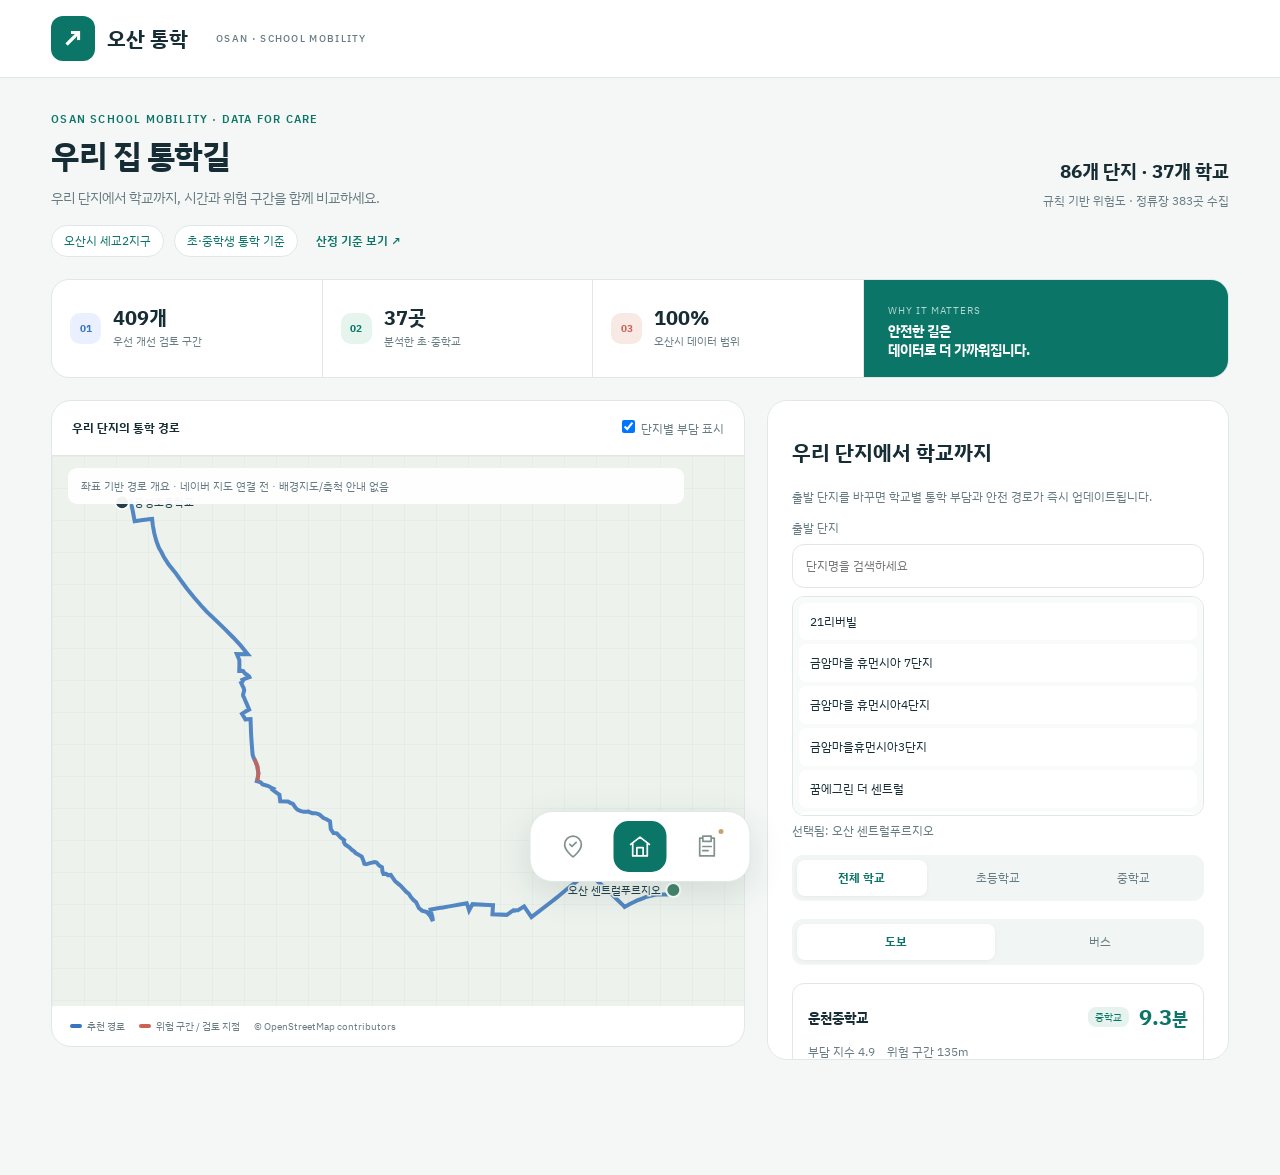
==== web/index.html @ 922ebf7b "Initial commit: Osan school mobility map" ====
<!doctype html>
<html lang="ko">
<head>
<style>.map-status:empty{display:none}</style>
<meta charset="utf-8"><meta name="viewport" content="width=device-width,initial-scale=1">
<title>오산 통학 · 함께 만드는 편안한 등굣길</title>
<link rel="preconnect" href="https://fonts.googleapis.com">
<link rel="preconnect" href="https://fonts.gstatic.com" crossorigin>
<link href="https://fonts.googleapis.com/css2?family=IBM+Plex+Sans+KR:wght@400;500;600;700&display=swap" rel="stylesheet">
<link rel="stylesheet" href="app.css?v=20261016-5">
</head>
<body>
<header class="top"><a class="brand" href="#recommend"><span class="brand-icon">↗</span>오산 통학<span class="brand-sub">OSAN · SCHOOL MOBILITY</span></a></header>
<main>
  <section class="intro"><div><p class="eyebrow">OSAN SCHOOL MOBILITY · DATA FOR CARE</p><h1 id="pageTitle">개선 위치 추천</h1><p id="pageDesc">통학 부담이 큰 곳부터, 개선이 필요한 위치를 살펴보세요.</p><div class="intro-actions"><span class="scope-chip">오산시 세교2지구</span><span class="scope-chip">초·중학생 통학 기준</span><button class="text-button" id="methodButton" type="button">산정 기준 보기 ↗</button></div></div><div class="coverage"><strong id="coverage">—</strong><span id="dataStatus">데이터 확인 중</span></div></section>
  <section class="impact-strip" aria-label="프로젝트 핵심 지표">
    <div class="impact-item"><span class="impact-icon">01</span><div><strong id="riskCount">—</strong><small>우선 개선 검토 구간</small></div></div>
    <div class="impact-item"><span class="impact-icon mint">02</span><div><strong id="schoolCount">—</strong><small>분석한 초·중학교</small></div></div>
    <div class="impact-item"><span class="impact-icon coral">03</span><div><strong>100%</strong><small>오산시 데이터 범위</small></div></div>
    <div class="impact-message"><span>WHY IT MATTERS</span><strong>안전한 길은<br>데이터로 더 가까워집니다.</strong></div>
  </section>
  <div class="workspace">
    <section class="map-card" aria-label="통학 지도"><div class="map-toolbar"><span id="mapTitle">통학 부담과 개선 검토 지점</span><label><input type="checkbox" id="burden" checked> 단지별 부담 표시</label></div><div class="map-stage"><div id="naverMap"></div><svg id="overview" viewBox="0 0 800 650" role="img" aria-label="실제 좌표 기반 통학 경로 개요"></svg><div id="mapStatus" class="map-status" role="status"></div></div><div class="legend"><span><i class="blue"></i>추천 경로</span><span><i class="red"></i>위험 구간 / 검토 지점</span><span>© OpenStreetMap contributors</span></div></section>
    <section class="panel" id="panel" aria-label="분석 결과" aria-live="polite"><p>통학 데이터를 불러오는 중입니다.</p></section>
  </div>
</main>
<nav class="bottom-nav" aria-label="주요 메뉴">
  <button data-page="recommend" aria-label="개선 위치 추천" title="개선 위치 추천" aria-current="page"><svg viewBox="0 0 24 24" aria-hidden="true"><path d="M20 10c0 6-8 12-8 12S4 16 4 10a8 8 0 1 1 16 0Z"/><path d="m9 10 2 2 4-4"/></svg><span class="tooltip">개선 위치 추천</span></button>
  <button data-page="commute" aria-label="우리 집 통학길" title="우리 집 통학길"><svg viewBox="0 0 24 24" aria-hidden="true"><path d="m3 10 9-7 9 7M5 9v12h14V9M9 21v-8h6v8"/></svg><span class="tooltip">우리 집 통학길</span></button>
  <button id="surveyButton" aria-label="현장 의견조사 · 설문 준비 중" title="현장 의견조사 · 설문 준비 중"><svg viewBox="0 0 24 24" aria-hidden="true"><path d="M8 4H5v17h14V4h-3M8 2h8v5H8zM8 12h8M8 16h5"/></svg><span class="tooltip">현장 의견조사</span><span class="pending-dot"></span></button>
</nav>
<dialog id="surveyDialog"><div class="dialog-inner"><span class="pill">설문 보류</span><h2>주민 동의를 기다리고 있어요</h2><p>현장 의견조사는 준비 중입니다.<br>동의 절차가 끝나면 이 버튼에서 구글폼으로 연결됩니다.</p><form method="dialog"><button class="primary">확인</button></form></div></dialog>
<dialog id="methodDialog"><div class="dialog-inner"><span class="pill">분석 방법</span><h2>통학 부담 지수는 이렇게 계산해요</h2><p>도보 경로의 시간과 위험 구간을 함께 보고, 위험한 최단 경로 대신 제한된 우회 경로를 추천합니다.</p><div class="method-grid"><span><b>01</b> 보행망 구축</span><span><b>02</b> 위험도 산정</span><span><b>03</b> 안전 경로 비교</span><span><b>04</b> 개선 우선순위</span></div><form method="dialog"><button class="primary">확인</button></form></div></dialog>
<script src="config.js?v=20261016"></script><script src="app.js?v=20261016-8"></script>
</body></html>
---- web/app.css ----
:root{--ink:#172d35;--muted:#677b82;--teal:#0b7668;--teal-dark:#075449;--line:#dfe8e6;--bg:#f4f7f5;--red:#cc6255;--blue:#3975bd;--cream:#f8f5ed}*{box-sizing:border-box}body{margin:0;background:var(--bg);color:var(--ink);font:14px/1.65 "IBM Plex Sans KR","Malgun Gothic",sans-serif}button,select,input{font:inherit}button,a,input,select{-webkit-tap-highlight-color:transparent}button{cursor:pointer}button:focus-visible,a:focus-visible,select:focus-visible,input:focus-visible{outline:3px solid #26a995;outline-offset:4px}button:disabled{cursor:default}button[aria-disabled=true]{opacity:.55}.top{height:78px;border-bottom:1px solid var(--line);background:#fff;display:flex;align-items:center;justify-content:space-between;padding:0 4vw}.brand{display:flex;align-items:center;gap:12px;text-decoration:none;color:var(--ink);font-size:21px;font-weight:700}.brand-icon{background:var(--teal);color:white;border-radius:12px;padding:0 10px;font-size:27px}.brand-sub{font-size:10px;letter-spacing:1.3px;color:var(--muted);font-weight:500;margin-left:16px}.pill,.scope-chip{font-size:12px;color:var(--teal);background:#e6f2ed;padding:5px 12px;border-radius:20px}.scope-chip{background:#fff;border:1px solid var(--line);margin-right:5px}.text-button{border:0;background:none;color:var(--teal);font-size:12px;font-weight:600;padding:5px 0}.intro-actions{display:flex;align-items:center;gap:5px;margin-top:16px}.intro-actions .text-button{margin-left:8px}main{max-width:1600px;margin:auto;padding:24px 4vw 115px}.intro{display:flex;align-items:center;justify-content:space-between;gap:20px;margin:8px 0 22px}.eyebrow{font-size:11px;letter-spacing:1.2px;color:var(--teal);margin:0 0 5px;font-weight:600}h1{font-size:32px;letter-spacing:-1.5px;line-height:1.4;margin:0 0 8px}p{margin:0 0 12px}#pageDesc{color:var(--muted);margin:0}.coverage{text-align:right;display:grid;gap:4px}.coverage strong{font-size:19px}.coverage span{font-size:12px;color:var(--muted)}.impact-strip{display:grid;grid-template-columns:repeat(3,1fr) 1.35fr;gap:1px;background:var(--line);border:1px solid var(--line);border-radius:18px;overflow:hidden;margin-bottom:22px}.impact-item,.impact-message{background:#fff;padding:17px 18px;display:flex;align-items:center;gap:12px}.impact-icon{display:grid;place-items:center;width:31px;height:31px;border-radius:10px;background:#eaf0ff;color:var(--blue);font-size:10px;font-weight:700}.impact-icon.mint{background:#e5f4ed;color:var(--teal)}.impact-icon.coral{background:#f8e9e4;color:var(--red)}.impact-item strong{display:block;font-size:20px;line-height:1.1}.impact-item small{display:block;color:var(--muted);font-size:11px;margin-top:3px}.impact-message{background:var(--teal);color:white;display:block;padding-left:24px}.impact-message span{font-size:10px;letter-spacing:1px;opacity:.7}.impact-message strong{display:block;line-height:1.35;margin-top:2px}.workspace{display:grid;grid-template-columns:minmax(0,1.5fr) minmax(320px,1fr);gap:22px;align-items:start}.map-card,.panel{background:white;border:1px solid var(--line);border-radius:20px;overflow:hidden}.map-toolbar{padding:16px 20px;display:flex;justify-content:space-between;gap:12px;align-items:center;border-bottom:1px solid var(--line);font-size:12px}.map-toolbar>span{font-weight:700}.map-toolbar label{color:var(--muted);white-space:nowrap}.map-stage{height:550px;position:relative;background:#edf2ed;background-image:linear-gradient(#dce6dd66 1px,transparent 1px),linear-gradient(90deg,#dce6dd66 1px,transparent 1px);background-size:32px 32px}#naverMap,#overview{width:100%;height:100%;position:absolute;inset:0}#naverMap{display:none}.map-status{position:absolute;top:12px;left:16px;right:60px;z-index:5;background:#fffffff0;padding:9px 13px;border-radius:9px;font-size:11px;color:var(--muted);pointer-events:none}.legend{display:flex;gap:14px;padding:12px 18px;flex-wrap:wrap;font-size:10px;color:var(--muted)}.legend span{display:flex;align-items:center;gap:5px}.legend i{width:12px;height:4px;display:inline-block;border-radius:2px}.blue{background:var(--blue)}.gray{background:#8a999c}.red{background:var(--red)}.panel{padding:24px;max-height:660px;overflow:auto}.panel-title{margin-top:10px}.panel-lead{font-size:12px;color:var(--muted);line-height:1.6}.small{font-size:12px;color:var(--muted)}.tabs{display:flex;gap:6px;background:#f1f5f3;padding:5px;border-radius:11px;margin:15px 0 18px}.tabs button{border:0;background:transparent;padding:8px 10px;border-radius:8px;flex:1;font-size:12px;color:var(--muted)}.tabs button.active{background:white;color:var(--teal);font-weight:700;box-shadow:0 1px 4px #0000000d}.notice{background:#f3f7f4;border:1px solid var(--line);border-radius:12px;padding:14px;color:var(--muted);font-size:12px;margin:12px 0 16px}.candidate,.school-card{display:block;width:100%;text-align:left;border:1px solid var(--line);border-radius:12px;background:white;padding:15px;margin:10px 0;color:var(--ink);transition:border-color .18s,transform .18s,box-shadow .18s}.candidate:hover,.school-card:hover{border-color:#8cc8bb;transform:translateY(-1px);box-shadow:0 5px 16px #173c3610}.candidate.selected,.school-card.selected{border-color:var(--teal);background:#f1f9f5}.row{display:flex;justify-content:space-between;align-items:center;gap:10px}.rank{background:#e4eee9;color:var(--teal);border-radius:8px;padding:2px 8px;font-size:12px}.score{font-size:22px;font-weight:700;color:var(--teal)}.tags{display:flex;gap:12px;flex-wrap:wrap;font-size:12px;color:var(--muted);margin-top:7px}.priority-meter{height:4px;background:#edf2ef;border-radius:4px;margin:10px 0 7px;overflow:hidden}.priority-meter i{display:block;height:100%;background:linear-gradient(90deg,var(--teal),#d19a5d);border-radius:4px}.field{display:block;margin:0 0 14px;font-size:12px;color:var(--muted)}select{display:block;width:100%;margin-top:6px;padding:11px 12px;border:1px solid var(--line);border-radius:10px;background:white;color:var(--ink)}.primary{display:inline-block;background:var(--teal);color:white;border:0;border-radius:10px;padding:10px 16px;font-weight:700}.empty{padding:20px 0}.empty p{color:var(--muted);font-size:13px}.metric-grid{display:grid;grid-template-columns:1fr 1fr;gap:12px;margin:18px 0}.metric{padding:16px;border-radius:12px;background:#f1f5f3}.metric span{font-size:11px;color:var(--muted);display:block}.metric strong{font-size:22px}.compare-table{width:100%;border-collapse:collapse;font-size:12px;margin:15px 0}.compare-table th,.compare-table td{padding:12px 6px;text-align:right;border-bottom:1px solid var(--line)}.compare-table th:first-child,.compare-table td:first-child{text-align:left}.proof-card{display:grid;grid-template-columns:1.5fr 1fr;gap:40px;background:var(--cream);border:1px solid #e9e0cd;border-radius:18px;padding:24px 28px;margin-top:22px}.proof-card h2{margin-top:7px}.proof-card p{color:var(--muted);font-size:12px;max-width:680px}.proof-list{display:grid;grid-template-columns:1fr 1fr;gap:10px;align-content:center}.proof-list span{font-size:11px;color:var(--muted)}.proof-list b{display:block;color:var(--teal);font-size:20px}.method-grid{display:grid;grid-template-columns:1fr 1fr;gap:10px;margin:18px 0}.method-grid span{background:#f1f5f3;padding:10px;border-radius:9px;font-size:12px}.method-grid b{color:var(--teal);margin-right:7px}.footnote{font-size:11px;color:var(--muted);margin-top:16px}.bottom-nav{position:fixed;bottom:max(18px,env(safe-area-inset-bottom));left:50%;transform:translateX(-50%);z-index:20;display:flex;gap:14px;background:#fff;border:1px solid var(--line);padding:9px 16px;border-radius:23px;box-shadow:0 10px 35px #173c3620}.bottom-nav button{position:relative;display:grid;place-items:center;width:53px;height:51px;border:0;background:transparent;border-radius:15px;color:#81928e}.bottom-nav button[aria-current=page]{background:var(--teal);color:white}.bottom-nav svg{width:25px;height:25px;fill:none;stroke:currentColor;stroke-width:1.65;stroke-linejoin:round;stroke-linecap:round}.tooltip{position:absolute;bottom:62px;white-space:nowrap;background:var(--ink);color:white;padding:5px 10px;border-radius:7px;font-size:11px;opacity:0;pointer-events:none}.bottom-nav button:hover .tooltip,.bottom-nav button:focus-visible .tooltip{opacity:1}.pending-dot{position:absolute;right:10px;top:8px;width:5px;height:5px;background:#c9a46a;border-radius:50%}dialog{border:1px solid var(--line);border-radius:20px;max-width:400px;width:90%}dialog::backdrop{background:#193b364a}.dialog-inner{padding:20px}.dialog-inner h2{margin-top:16px}.dialog-inner p{color:var(--muted)}.map-pin{border:2px solid white;border-radius:9px;background:var(--teal);color:white;padding:4px 8px;font-size:11px;box-shadow:0 2px 5px #0002}.map-pin.school{background:#243f4a}
.school-level{font-size:10px;color:var(--teal);background:#e6f2ed;border-radius:8px;padding:2px 7px;margin-left:auto}.row{display:flex;justify-content:space-between;align-items:center;gap:10px}.rank{background:#e4eee9;color:var(--teal);border-radius:8px;padding:2px 8px;font-size:12px}.score{font-size:22px;font-weight:700;color:var(--teal)}.tags{display:flex;gap:12px;flex-wrap:wrap;font-size:12px;color:var(--muted);margin-top:7px}.priority-meter{height:4px;background:#edf2ef;border-radius:4px;margin:10px 0 7px;overflow:hidden}.priority-meter i{display:block;height:100%;background:linear-gradient(90deg,var(--teal),#d19a5d);border-radius:4px}.field{display:block;margin:0 0 14px;font-size:12px;color:var(--muted)}select{display:block;width:100%;margin-top:6px;padding:11px 12px;border:1px solid var(--line);border-radius:10px;background:white;color:var(--ink)}.primary{display:inline-block;background:var(--teal);color:white;border:0;border-radius:10px;padding:10px 16px;font-weight:700}.empty{padding:20px 0}.empty p{color:var(--muted);font-size:13px}.metric-grid{display:grid;grid-template-columns:1fr 1fr;gap:12px;margin:18px 0}.metric{padding:16px;border-radius:12px;background:#f1f5f3}.metric span{font-size:11px;color:var(--muted);display:block}.metric strong{font-size:22px}.compare-table{width:100%;border-collapse:collapse;font-size:12px;margin:15px 0}.compare-table th,.compare-table td{padding:12px 6px;text-align:right;border-bottom:1px solid var(--line)}.compare-table th:first-child,.compare-table td:first-child{text-align:left}.proof-card{display:grid;grid-template-columns:1.5fr 1fr;gap:40px;background:var(--cream);border:1px solid #e9e0cd;border-radius:18px;padding:24px 28px;margin-top:22px}.proof-card h2{margin-top:7px}.proof-card p{color:var(--muted);font-size:12px;max-width:680px}.proof-list{display:grid;grid-template-columns:1fr 1fr;gap:10px;align-content:center}.proof-list span{font-size:11px;color:var(--muted)}.proof-list b{display:block;color:var(--teal);font-size:20px}.method-grid{display:grid;grid-template-columns:1fr 1fr;gap:10px;margin:18px 0}.method-grid span{background:#f1f5f3;padding:10px;border-radius:9px;font-size:12px}.method-grid b{color:var(--teal);margin-right:7px}.footnote{font-size:11px;color:var(--muted);margin-top:16px}.bottom-nav{position:fixed;bottom:max(18px,env(safe-area-inset-bottom));left:50%;transform:translateX(-50%);z-index:20;display:flex;gap:14px;background:#fff;border:1px solid var(--line);padding:9px 16px;border-radius:23px;box-shadow:0 10px 35px #173c3620}.bottom-nav button{position:relative;display:grid;place-items:center;width:53px;height:51px;border:0;background:transparent;border-radius:15px;color:#81928e}.bottom-nav button[aria-current=page]{background:var(--teal);color:white}.bottom-nav svg{width:25px;height:25px;fill:none;stroke:currentColor;stroke-width:1.65;stroke-linejoin:round;stroke-linecap:round}.tooltip{position:absolute;bottom:62px;white-space:nowrap;background:var(--ink);color:white;padding:5px 10px;border-radius:7px;font-size:11px;opacity:0;pointer-events:none}.bottom-nav button:hover .tooltip,.bottom-nav button:focus-visible .tooltip{opacity:1}.pending-dot{position:absolute;right:10px;top:8px;width:5px;height:5px;background:#c9a46a;border-radius:50%}dialog{border:1px solid var(--line);border-radius:20px;max-width:400px;width:90%}dialog::backdrop{background:#193b364a}.dialog-inner{padding:20px}.dialog-inner h2{margin-top:16px}.dialog-inner p{color:var(--muted)}.map-pin{border:2px solid white;border-radius:9px;background:var(--teal);color:white;padding:4px 8px;font-size:11px;box-shadow:0 2px 5px #0002}.map-pin.school{background:#243f4a}
@media(min-width:1500px){.map-stage{height:620px}.panel{max-height:730px}}@media(max-width:850px){.workspace{grid-template-columns:1fr}.map-stage{height:360px}.panel{max-height:none}.coverage{display:none}.brand-sub{display:none}.top{height:64px}main{padding:20px 18px 115px}.intro{margin-top:0}.intro-actions{flex-wrap:wrap}h1{font-size:26px}.map-toolbar{padding:12px;font-size:11px}.panel{padding:20px}.bottom-nav{gap:10px}.legend{gap:10px}.impact-strip{grid-template-columns:1fr 1fr}.impact-message{grid-column:1/-1}.proof-card{grid-template-columns:1fr;gap:14px;padding:20px}.proof-list{grid-template-columns:repeat(3,1fr)}}
:root{--ink:#172d35;--muted:#677b82;--teal:#0b7668;--teal-dark:#075449;--line:#dfe8e6;--bg:#f4f7f5;--red:#cc6255;--blue:#3975bd;--cream:#f8f5ed}
.complex-picker{position:relative;z-index:5}
.complex-picker>label{display:block;margin-bottom:6px}
.complex-search{width:100%;border:1px solid var(--line);border-radius:12px;padding:11px 13px;background:#fff;color:var(--ink);outline:none}
.complex-search:focus{border-color:var(--teal);box-shadow:0 0 0 3px #0b76681c}
.complex-picker select{margin-top:8px}
.complex-suggestions{position:absolute;left:0;right:0;top:76px;display:grid;gap:3px;padding:6px;background:#fff;border:1px solid var(--line);border-radius:12px;box-shadow:0 12px 24px #17332b1a}
.complex-suggestions:empty{display:none}
.complex-suggestions button{border:0;border-radius:8px;padding:8px 10px;background:#fff;color:var(--ink);text-align:left}
.complex-suggestions button:hover,.complex-suggestions button:focus-visible{background:#edf7f4;color:var(--teal-dark)}
.field-hint{margin:5px 0 0;color:var(--muted);font-size:12px}
.school-card{transition:transform .16s ease,box-shadow .16s ease}
.school-card:hover{transform:translateY(-1px);box-shadow:0 8px 20px #17332b12}
.complex-picker{z-index:2}
.complex-list{display:grid;gap:4px;max-height:220px;overflow-y:auto;margin-top:8px;padding:6px;border:1px solid var(--line);border-radius:12px;background:#f8fbfa;overscroll-behavior:contain}
.complex-list button{border:1px solid transparent;border-radius:8px;padding:8px 10px;background:#fff;color:var(--ink);text-align:left}
.complex-list button:hover,.complex-list button:focus-visible{border-color:#9bd2c7;background:#edf7f4;color:var(--teal-dark)}
.complex-list button.selected{border-color:var(--teal);background:#dff1eb;color:var(--teal-dark);font-weight:600}
.complex-suggestions{display:none}
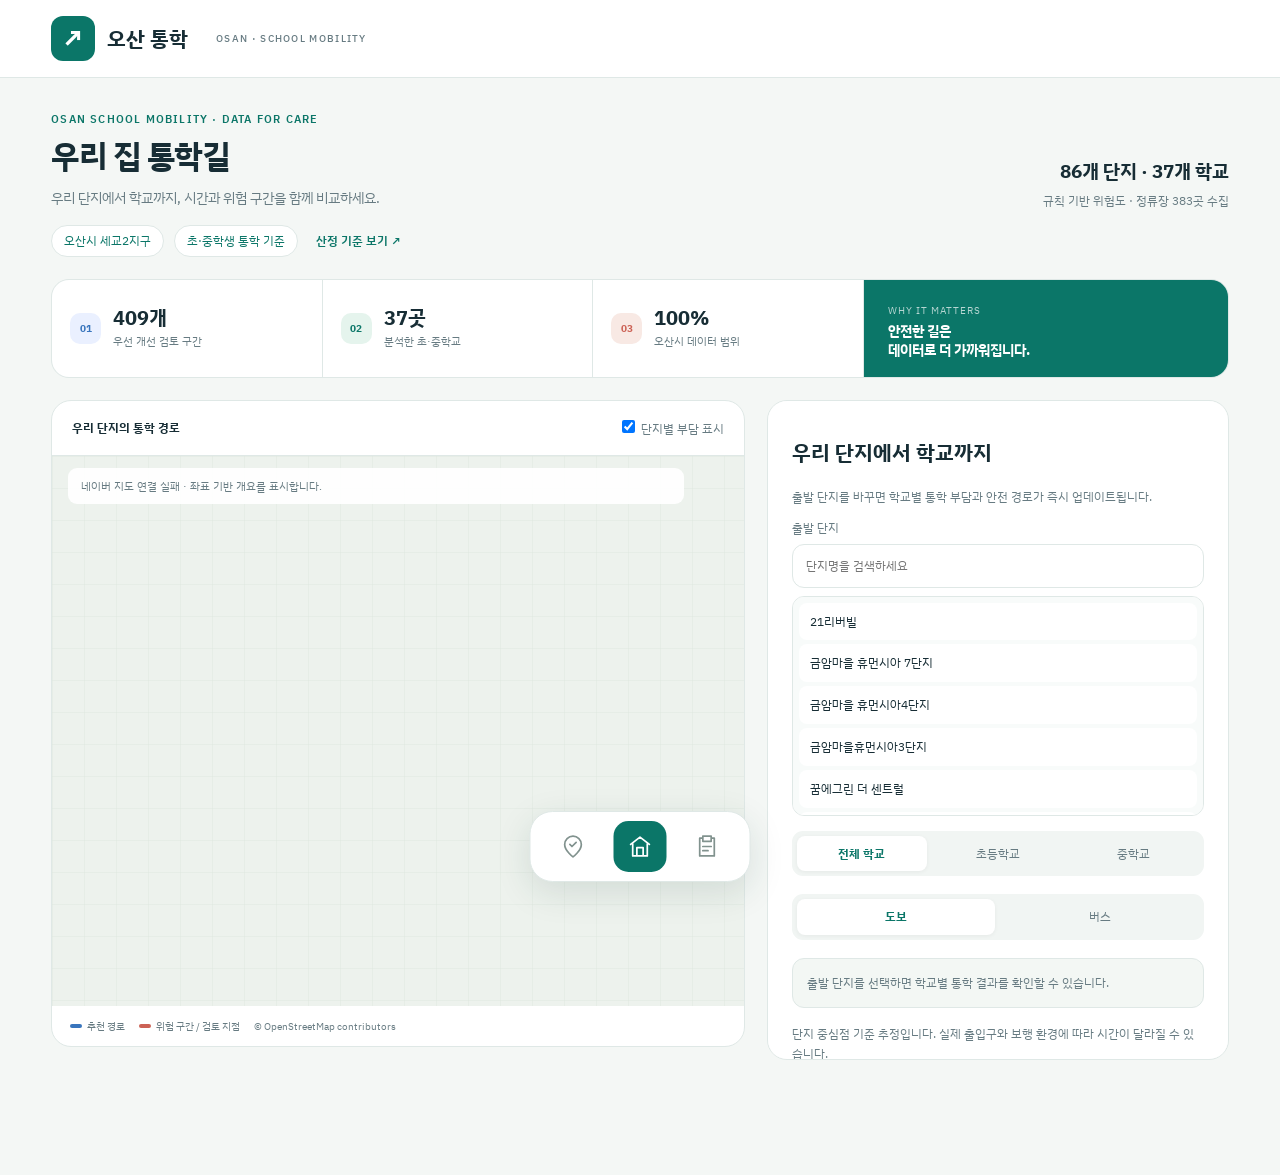
==== commit 358d618c: "Connect resident survey form" ====
--- a/web/index.html
+++ b/web/index.html
@@ -27,9 +27,9 @@
 <nav class="bottom-nav" aria-label="주요 메뉴">
   <button data-page="recommend" aria-label="개선 위치 추천" title="개선 위치 추천" aria-current="page"><svg viewBox="0 0 24 24" aria-hidden="true"><path d="M20 10c0 6-8 12-8 12S4 16 4 10a8 8 0 1 1 16 0Z"/><path d="m9 10 2 2 4-4"/></svg><span class="tooltip">개선 위치 추천</span></button>
   <button data-page="commute" aria-label="우리 집 통학길" title="우리 집 통학길"><svg viewBox="0 0 24 24" aria-hidden="true"><path d="m3 10 9-7 9 7M5 9v12h14V9M9 21v-8h6v8"/></svg><span class="tooltip">우리 집 통학길</span></button>
-  <button id="surveyButton" aria-label="현장 의견조사 · 설문 준비 중" title="현장 의견조사 · 설문 준비 중"><svg viewBox="0 0 24 24" aria-hidden="true"><path d="M8 4H5v17h14V4h-3M8 2h8v5H8zM8 12h8M8 16h5"/></svg><span class="tooltip">현장 의견조사</span><span class="pending-dot"></span></button>
+  <button id="surveyButton" aria-label="현장 의견조사 · 설문 조사" title="현장 의견조사 · 설문 조사"><svg viewBox="0 0 24 24" aria-hidden="true"><path d="M8 4H5v17h14V4h-3M8 2h8v5H8zM8 12h8M8 16h5"/></svg><span class="tooltip">현장 의견조사</span><span class="pending-dot"></span></button>
 </nav>
-<dialog id="surveyDialog"><div class="dialog-inner"><span class="pill">설문 보류</span><h2>주민 동의를 기다리고 있어요</h2><p>현장 의견조사는 준비 중입니다.<br>동의 절차가 끝나면 이 버튼에서 구글폼으로 연결됩니다.</p><form method="dialog"><button class="primary">확인</button></form></div></dialog>
+<dialog id="surveyDialog"><div class="dialog-inner"><span class="pill">설문 조사</span><h2>주민 실태조사에 참여해주세요</h2><p>더 나은 환경 개선을 위해 주민 실태조사를 진행 중입니다.<br>아래 버튼을 누르시면 실태조사 구글폼으로 연결됩니다.</p><form method="dialog"><button id="surveyLink" class="primary" type="submit">구글폼 열기 ↗</button></form></div></dialog>
 <dialog id="methodDialog"><div class="dialog-inner"><span class="pill">분석 방법</span><h2>통학 부담 지수는 이렇게 계산해요</h2><p>도보 경로의 시간과 위험 구간을 함께 보고, 위험한 최단 경로 대신 제한된 우회 경로를 추천합니다.</p><div class="method-grid"><span><b>01</b> 보행망 구축</span><span><b>02</b> 위험도 산정</span><span><b>03</b> 안전 경로 비교</span><span><b>04</b> 개선 우선순위</span></div><form method="dialog"><button class="primary">확인</button></form></div></dialog>
-<script src="config.js?v=20261016"></script><script src="app.js?v=20261016-8"></script>
+<script src="config.js?v=20261016-1"></script><script src="app.js?v=20261016-10"></script>
 </body></html>
--- a/web/app.css
+++ b/web/app.css
@@ -1,4 +1,6 @@
-:root{--ink:#172d35;--muted:#677b82;--teal:#0b7668;--teal-dark:#075449;--line:#dfe8e6;--bg:#f4f7f5;--red:#cc6255;--blue:#3975bd;--cream:#f8f5ed}*{box-sizing:border-box}body{margin:0;background:var(--bg);color:var(--ink);font:14px/1.65 "IBM Plex Sans KR","Malgun Gothic",sans-serif}button,select,input{font:inherit}button,a,input,select{-webkit-tap-highlight-color:transparent}button{cursor:pointer}button:focus-visible,a:focus-visible,select:focus-visible,input:focus-visible{outline:3px solid #26a995;outline-offset:4px}button:disabled{cursor:default}button[aria-disabled=true]{opacity:.55}.top{height:78px;border-bottom:1px solid var(--line);background:#fff;display:flex;align-items:center;justify-content:space-between;padding:0 4vw}.brand{display:flex;align-items:center;gap:12px;text-decoration:none;color:var(--ink);font-size:21px;font-weight:700}.brand-icon{background:var(--teal);color:white;border-radius:12px;padding:0 10px;font-size:27px}.brand-sub{font-size:10px;letter-spacing:1.3px;color:var(--muted);font-weight:500;margin-left:16px}.pill,.scope-chip{font-size:12px;color:var(--teal);background:#e6f2ed;padding:5px 12px;border-radius:20px}.scope-chip{background:#fff;border:1px solid var(--line);margin-right:5px}.text-button{border:0;background:none;color:var(--teal);font-size:12px;font-weight:600;padding:5px 0}.intro-actions{display:flex;align-items:center;gap:5px;margin-top:16px}.intro-actions .text-button{margin-left:8px}main{max-width:1600px;margin:auto;padding:24px 4vw 115px}.intro{display:flex;align-items:center;justify-content:space-between;gap:20px;margin:8px 0 22px}.eyebrow{font-size:11px;letter-spacing:1.2px;color:var(--teal);margin:0 0 5px;font-weight:600}h1{font-size:32px;letter-spacing:-1.5px;line-height:1.4;margin:0 0 8px}p{margin:0 0 12px}#pageDesc{color:var(--muted);margin:0}.coverage{text-align:right;display:grid;gap:4px}.coverage strong{font-size:19px}.coverage span{font-size:12px;color:var(--muted)}.impact-strip{display:grid;grid-template-columns:repeat(3,1fr) 1.35fr;gap:1px;background:var(--line);border:1px solid var(--line);border-radius:18px;overflow:hidden;margin-bottom:22px}.impact-item,.impact-message{background:#fff;padding:17px 18px;display:flex;align-items:center;gap:12px}.impact-icon{display:grid;place-items:center;width:31px;height:31px;border-radius:10px;background:#eaf0ff;color:var(--blue);font-size:10px;font-weight:700}.impact-icon.mint{background:#e5f4ed;color:var(--teal)}.impact-icon.coral{background:#f8e9e4;color:var(--red)}.impact-item strong{display:block;font-size:20px;line-height:1.1}.impact-item small{display:block;color:var(--muted);font-size:11px;margin-top:3px}.impact-message{background:var(--teal);color:white;display:block;padding-left:24px}.impact-message span{font-size:10px;letter-spacing:1px;opacity:.7}.impact-message strong{display:block;line-height:1.35;margin-top:2px}.workspace{display:grid;grid-template-columns:minmax(0,1.5fr) minmax(320px,1fr);gap:22px;align-items:start}.map-card,.panel{background:white;border:1px solid var(--line);border-radius:20px;overflow:hidden}.map-toolbar{padding:16px 20px;display:flex;justify-content:space-between;gap:12px;align-items:center;border-bottom:1px solid var(--line);font-size:12px}.map-toolbar>span{font-weight:700}.map-toolbar label{color:var(--muted);white-space:nowrap}.map-stage{height:550px;position:relative;background:#edf2ed;background-image:linear-gradient(#dce6dd66 1px,transparent 1px),linear-gradient(90deg,#dce6dd66 1px,transparent 1px);background-size:32px 32px}#naverMap,#overview{width:100%;height:100%;position:absolute;inset:0}#naverMap{display:none}.map-status{position:absolute;top:12px;left:16px;right:60px;z-index:5;background:#fffffff0;padding:9px 13px;border-radius:9px;font-size:11px;color:var(--muted);pointer-events:none}.legend{display:flex;gap:14px;padding:12px 18px;flex-wrap:wrap;font-size:10px;color:var(--muted)}.legend span{display:flex;align-items:center;gap:5px}.legend i{width:12px;height:4px;display:inline-block;border-radius:2px}.blue{background:var(--blue)}.gray{background:#8a999c}.red{background:var(--red)}.panel{padding:24px;max-height:660px;overflow:auto}.panel-title{margin-top:10px}.panel-lead{font-size:12px;color:var(--muted);line-height:1.6}.small{font-size:12px;color:var(--muted)}.tabs{display:flex;gap:6px;background:#f1f5f3;padding:5px;border-radius:11px;margin:15px 0 18px}.tabs button{border:0;background:transparent;padding:8px 10px;border-radius:8px;flex:1;font-size:12px;color:var(--muted)}.tabs button.active{background:white;color:var(--teal);font-weight:700;box-shadow:0 1px 4px #0000000d}.notice{background:#f3f7f4;border:1px solid var(--line);border-radius:12px;padding:14px;color:var(--muted);font-size:12px;margin:12px 0 16px}.candidate,.school-card{display:block;width:100%;text-align:left;border:1px solid var(--line);border-radius:12px;background:white;padding:15px;margin:10px 0;color:var(--ink);transition:border-color .18s,transform .18s,box-shadow .18s}.candidate:hover,.school-card:hover{border-color:#8cc8bb;transform:translateY(-1px);box-shadow:0 5px 16px #173c3610}.candidate.selected,.school-card.selected{border-color:var(--teal);background:#f1f9f5}.row{display:flex;justify-content:space-between;align-items:center;gap:10px}.rank{background:#e4eee9;color:var(--teal);border-radius:8px;padding:2px 8px;font-size:12px}.score{font-size:22px;font-weight:700;color:var(--teal)}.tags{display:flex;gap:12px;flex-wrap:wrap;font-size:12px;color:var(--muted);margin-top:7px}.priority-meter{height:4px;background:#edf2ef;border-radius:4px;margin:10px 0 7px;overflow:hidden}.priority-meter i{display:block;height:100%;background:linear-gradient(90deg,var(--teal),#d19a5d);border-radius:4px}.field{display:block;margin:0 0 14px;font-size:12px;color:var(--muted)}select{display:block;width:100%;margin-top:6px;padding:11px 12px;border:1px solid var(--line);border-radius:10px;background:white;color:var(--ink)}.primary{display:inline-block;background:var(--teal);color:white;border:0;border-radius:10px;padding:10px 16px;font-weight:700}.empty{padding:20px 0}.empty p{color:var(--muted);font-size:13px}.metric-grid{display:grid;grid-template-columns:1fr 1fr;gap:12px;margin:18px 0}.metric{padding:16px;border-radius:12px;background:#f1f5f3}.metric span{font-size:11px;color:var(--muted);display:block}.metric strong{font-size:22px}.compare-table{width:100%;border-collapse:collapse;font-size:12px;margin:15px 0}.compare-table th,.compare-table td{padding:12px 6px;text-align:right;border-bottom:1px solid var(--line)}.compare-table th:first-child,.compare-table td:first-child{text-align:left}.proof-card{display:grid;grid-template-columns:1.5fr 1fr;gap:40px;background:var(--cream);border:1px solid #e9e0cd;border-radius:18px;padding:24px 28px;margin-top:22px}.proof-card h2{margin-top:7px}.proof-card p{color:var(--muted);font-size:12px;max-width:680px}.proof-list{display:grid;grid-template-columns:1fr 1fr;gap:10px;align-content:center}.proof-list span{font-size:11px;color:var(--muted)}.proof-list b{display:block;color:var(--teal);font-size:20px}.method-grid{display:grid;grid-template-columns:1fr 1fr;gap:10px;margin:18px 0}.method-grid span{background:#f1f5f3;padding:10px;border-radius:9px;font-size:12px}.method-grid b{color:var(--teal);margin-right:7px}.footnote{font-size:11px;color:var(--muted);margin-top:16px}.bottom-nav{position:fixed;bottom:max(18px,env(safe-area-inset-bottom));left:50%;transform:translateX(-50%);z-index:20;display:flex;gap:14px;background:#fff;border:1px solid var(--line);padding:9px 16px;border-radius:23px;box-shadow:0 10px 35px #173c3620}.bottom-nav button{position:relative;display:grid;place-items:center;width:53px;height:51px;border:0;background:transparent;border-radius:15px;color:#81928e}.bottom-nav button[aria-current=page]{background:var(--teal);color:white}.bottom-nav svg{width:25px;height:25px;fill:none;stroke:currentColor;stroke-width:1.65;stroke-linejoin:round;stroke-linecap:round}.tooltip{position:absolute;bottom:62px;white-space:nowrap;background:var(--ink);color:white;padding:5px 10px;border-radius:7px;font-size:11px;opacity:0;pointer-events:none}.bottom-nav button:hover .tooltip,.bottom-nav button:focus-visible .tooltip{opacity:1}.pending-dot{position:absolute;right:10px;top:8px;width:5px;height:5px;background:#c9a46a;border-radius:50%}dialog{border:1px solid var(--line);border-radius:20px;max-width:400px;width:90%}dialog::backdrop{background:#193b364a}.dialog-inner{padding:20px}.dialog-inner h2{margin-top:16px}.dialog-inner p{color:var(--muted)}.map-pin{border:2px solid white;border-radius:9px;background:var(--teal);color:white;padding:4px 8px;font-size:11px;box-shadow:0 2px 5px #0002}.map-pin.school{background:#243f4a}
+:root{--ink:#172d35;--muted:#677b82;--teal:#0b7668;--teal-dark:#075449;--line:#dfe8e6;--bg:#f4f7f5;--red:#cc6255;--blue:#3975bd;--cream:#f8f5ed}*{box-sizing:border-box}body{margin:0;background:var(--bg);color:var(--ink);font:14px/1.65 "IBM Plex Sans KR","Malgun Gothic",sans-serif}button,select,input{font:inherit}button,a,input,select{-webkit-tap-highlight-color:transparent}button{cursor:pointer}button:focus-visible,a:focus-visible,select:focus-visible,input:focus-visible{outline:3px solid #26a995;outline-offset:4px}button:disabled{cursor:default}button[aria-disabled=true]{opacity:.55}.top{height:78px;border-bottom:1px solid var(--line);background:#fff;display:flex;align-items:center;justify-content:space-between;padding:0 4vw}.brand{display:flex;align-items:center;gap:12px;text-decoration:none;color:var(--ink);font-size:21px;font-weight:700}.brand-icon{background:var(--teal);color:white;border-radius:12px;padding:0 10px;font-size:27px}.brand-sub{font-size:10px;letter-spacing:1.3px;color:var(--muted);font-weight:500;margin-left:16px}.pill,.scope-chip{font-size:12px;color:var(--teal);background:#e6f2ed;padding:5px 12px;border-radius:20px}.scope-chip{background:#fff;border:1px solid var(--line);margin-right:5px}.text-button{border:0;background:none;color:var(--teal);font-size:12px;font-weight:600;padding:5px 0}.intro-actions{display:flex;align-items:center;gap:5px;margin-top:16px}.intro-actions .text-button{margin-left:8px}main{max-width:1600px;margin:auto;padding:24px 4vw 115px}.intro{display:flex;align-items:center;justify-content:space-between;gap:20px;margin:8px 0 22px}.eyebrow{font-size:11px;letter-spacing:1.2px;color:var(--teal);margin:0 0 5px;font-weight:600}h1{font-size:32px;letter-spacing:-1.5px;line-height:1.4;margin:0 0 8px}p{margin:0 0 12px}#pageDesc{color:var(--muted);margin:0}.coverage{text-align:right;display:grid;gap:4px}.coverage strong{font-size:19px}.coverage span{font-size:12px;color:var(--muted)}.impact-strip{display:grid;grid-template-columns:repeat(3,1fr) 1.35fr;gap:1px;background:var(--line);border:1px solid var(--line);border-radius:18px;overflow:hidden;margin-bottom:22px}.impact-item,.impact-message{background:#fff;padding:17px 18px;display:flex;align-items:center;gap:12px}.impact-icon{display:grid;place-items:center;width:31px;height:31px;border-radius:10px;background:#eaf0ff;color:var(--blue);font-size:10px;font-weight:700}.impact-icon.mint{background:#e5f4ed;color:var(--teal)}.impact-icon.coral{background:#f8e9e4;color:var(--red)}.impact-item strong{display:block;font-size:20px;line-height:1.1}.impact-item small{display:block;color:var(--muted);font-size:11px;margin-top:3px}.impact-message{background:var(--teal);color:white;display:block;padding-left:24px}.impact-message span{font-size:10px;letter-spacing:1px;opacity:.7}.impact-message strong{display:block;line-height:1.35;margin-top:2px}.workspace{display:grid;grid-template-columns:minmax(0,1.5fr) minmax(320px,1fr);gap:22px;align-items:start}.map-card,.panel{background:white;border:1px solid var(--line);border-radius:20px;overflow:hidden}.map-toolbar{padding:16px 20px;display:flex;justify-content:space-between;gap:12px;align-items:center;border-bottom:1px solid var(--line);font-size:12px}.map-toolbar>span{font-weight:700}.map-toolbar label{color:var(--muted);white-space:nowrap}.map-stage{height:550px;position:relative;background:#edf2ed;background-image:linear-gradient(#dce6dd66 1px,transparent 1px),linear-gradient(90deg,#dce6dd66 1px,transparent 1px);background-size:32px 32px}#naverMap,#overview{width:100%;height:100%;position:absolute;inset:0}#naverMap{display:none}.map-status{position:absolute;top:12px;left:16px;right:60px;z-index:5;background:#fffffff0;padding:9px 13px;border-radius:9px;font-size:11px;color:var(--muted);pointer-events:none}.legend{display:flex;gap:14px;padding:12px 18px;flex-wrap:wrap;font-size:10px;color:var(--muted)}.legend span{display:flex;align-items:center;gap:5px}.legend i{width:12px;height:4px;display:inline-block;border-radius:2px}.blue{background:var(--blue)}.gray{background:#8a999c}.red{background:var(--red)}.panel{padding:24px;max-height:660px;overflow:auto}.panel-title{margin-top:10px}.panel-lead{font-size:12px;color:var(--muted);line-height:1.6}.small{font-size:12px;color:var(--muted)}.tabs{display:flex;gap:6px;background:#f1f5f3;padding:5px;border-radius:11px;margin:15px 0 18px}.tabs button{border:0;background:transparent;padding:8px 10px;border-radius:8px;flex:1;font-size:12px;color:var(--muted)}.tabs button.active{background:white;color:var(--teal);font-weight:700;box-shadow:0 1px 4px #0000000d}.notice{background:#f3f7f4;border:1px solid var(--line);border-radius:12px;padding:14px;color:var(--muted);font-size:12px;margin:12px 0 16px}.candidate,.school-card{display:block;width:100%;text-align:left;border:1px solid var(--line);border-radius:12px;background:white;padding:15px;margin:10px 0;color:var(--ink);transition:border-color .18s,transform .18s,box-shadow .18s}.candidate:hover,.school-card:hover{border-color:#8cc8bb;transform:translateY(-1px);box-shadow:0 5px 16px #173c3610}.candidate.selected,.school-card.selected{border-color:var(--teal);background:#f1f9f5}.row{display:flex;justify-content:space-between;align-items:center;gap:10px}.rank{background:#e4eee9;color:var(--teal);border-radius:8px;padding:2px 8px;font-size:12px}.score{font-size:22px;font-weight:700;color:var(--teal)}.tags{display:flex;gap:12px;flex-wrap:wrap;font-size:12px;color:var(--muted);margin-top:7px}.priority-meter{height:4px;background:#edf2ef;border-radius:4px;margin:10px 0 7px;overflow:hidden}.priority-meter i{display:block;height:100%;background:linear-gradient(90deg,var(--teal),#d19a5d);border-radius:4px}.field{display:block;margin:0 0 14px;font-size:12px;color:var(--muted)}select{display:block;width:100%;margin-top:6px;padding:11px 12px;border:1px solid var(--line);border-radius:10px;background:white;color:var(--ink)}.primary{display:inline-block;background:var(--teal);color:white;border:0;border-radius:10px;padding:10px 16px;font-weight:700}.empty{padding:20px 0}.empty p{color:var(--muted);font-size:13px}.metric-grid{display:grid;grid-template-columns:1fr 1fr;gap:12px;margin:18px 0}.metric{padding:16px;border-radius:12px;background:#f1f5f3}.metric span{font-size:11px;color:var(--muted);display:block}.metric strong{font-size:22px}.compare-table{width:100%;border-collapse:collapse;font-size:12px;margin:15px 0}.compare-table th,.compare-table td{padding:12px 6px;text-align:right;border-bottom:1px solid var(--line)}.compare-table th:first-child,.compare-table td:first-child{text-align:left}.proof-card{display:grid;grid-template-columns:1.5fr 1fr;gap:40px;background:var(--cream);border:1px solid #e9e0cd;border-radius:18px;padding:24px 28px;margin-top:22px}.proof-card h2{margin-top:7px}.proof-card p{color:var(--muted);font-size:12px;max-width:680px}.proof-list{display:grid;grid-template-columns:1fr 1fr;gap:10px;align-content:center}.proof-list span{font-size:11px;color:var(--muted)}.proof-list b{display:block;color:var(--teal);font-size:20px}.method-grid{display:grid;grid-template-columns:1fr 1fr;gap:10px;margin:18px 0}.method-grid span{background:#f1f5f3;padding:10px;border-radius:9px;font-size:12px}.method-grid b{color:var(--teal);margin-right:7px}.footnote{font-size:11px;color:var(--muted);margin-top:16px}.bottom-nav{position:fixed;bottom:max(18px,env(safe-area-inset-bottom));left:50%;transform:translateX(-50%);z-index:20;display:flex;gap:14px;background:#fff;border:1px solid var(--line);padding:9px 16px;border-radius:23px;box-shadow:0 10px 35px #173c3620}.bottom-nav button{position:relative;display:grid;place-items:center;width:53px;height:51px;border:0;background:transparent;border-radius:15px;color:#81928e}.bottom-nav button[aria-current=page]{background:var(--teal);color:white}.bottom-nav svg{width:25px;height:25px;fill:none;stroke:currentColor;stroke-width:1.65;stroke-linejoin:round;stroke-linecap:round}.tooltip{position:absolute;bottom:62px;white-space:nowrap;background:var(--ink);color:white;padding:5px 10px;border-radius:7px;font-size:11px;opacity:0;pointer-events:none}.bottom-nav button:hover .tooltip,.bottom-nav button:focus-visible .tooltip{opacity:1}.pending-dot{position:absolute;right:10px;top:8px;width:5px;height:5px;background:#c9a46a;border-radius:50%}dialog{border:1px solid var(--line);border-radius:20px;max-width:400px;width:90%}dialog::backdrop{background:#193b364a}.dialog-inner{padding:20px}.dialog-inner h2{margin-top:16px}.dialog-inner p{color:var(--muted)}.map-pin{border:2px solid white;border-radius:50%;background:var(--teal);color:white;padding:0;width:30px;height:30px;display:grid;place-items:center;font-size:11px;line-height:1;box-shadow:0 2px 5px #0002}
+.map-pin.candidate-pin{width:30px;height:30px}
+.map-pin.bus-pin,.map-pin.school-pin{width:38px;height:38px}.map-pin.school{background:#243f4a}
 .school-level{font-size:10px;color:var(--teal);background:#e6f2ed;border-radius:8px;padding:2px 7px;margin-left:auto}.row{display:flex;justify-content:space-between;align-items:center;gap:10px}.rank{background:#e4eee9;color:var(--teal);border-radius:8px;padding:2px 8px;font-size:12px}.score{font-size:22px;font-weight:700;color:var(--teal)}.tags{display:flex;gap:12px;flex-wrap:wrap;font-size:12px;color:var(--muted);margin-top:7px}.priority-meter{height:4px;background:#edf2ef;border-radius:4px;margin:10px 0 7px;overflow:hidden}.priority-meter i{display:block;height:100%;background:linear-gradient(90deg,var(--teal),#d19a5d);border-radius:4px}.field{display:block;margin:0 0 14px;font-size:12px;color:var(--muted)}select{display:block;width:100%;margin-top:6px;padding:11px 12px;border:1px solid var(--line);border-radius:10px;background:white;color:var(--ink)}.primary{display:inline-block;background:var(--teal);color:white;border:0;border-radius:10px;padding:10px 16px;font-weight:700}.empty{padding:20px 0}.empty p{color:var(--muted);font-size:13px}.metric-grid{display:grid;grid-template-columns:1fr 1fr;gap:12px;margin:18px 0}.metric{padding:16px;border-radius:12px;background:#f1f5f3}.metric span{font-size:11px;color:var(--muted);display:block}.metric strong{font-size:22px}.compare-table{width:100%;border-collapse:collapse;font-size:12px;margin:15px 0}.compare-table th,.compare-table td{padding:12px 6px;text-align:right;border-bottom:1px solid var(--line)}.compare-table th:first-child,.compare-table td:first-child{text-align:left}.proof-card{display:grid;grid-template-columns:1.5fr 1fr;gap:40px;background:var(--cream);border:1px solid #e9e0cd;border-radius:18px;padding:24px 28px;margin-top:22px}.proof-card h2{margin-top:7px}.proof-card p{color:var(--muted);font-size:12px;max-width:680px}.proof-list{display:grid;grid-template-columns:1fr 1fr;gap:10px;align-content:center}.proof-list span{font-size:11px;color:var(--muted)}.proof-list b{display:block;color:var(--teal);font-size:20px}.method-grid{display:grid;grid-template-columns:1fr 1fr;gap:10px;margin:18px 0}.method-grid span{background:#f1f5f3;padding:10px;border-radius:9px;font-size:12px}.method-grid b{color:var(--teal);margin-right:7px}.footnote{font-size:11px;color:var(--muted);margin-top:16px}.bottom-nav{position:fixed;bottom:max(18px,env(safe-area-inset-bottom));left:50%;transform:translateX(-50%);z-index:20;display:flex;gap:14px;background:#fff;border:1px solid var(--line);padding:9px 16px;border-radius:23px;box-shadow:0 10px 35px #173c3620}.bottom-nav button{position:relative;display:grid;place-items:center;width:53px;height:51px;border:0;background:transparent;border-radius:15px;color:#81928e}.bottom-nav button[aria-current=page]{background:var(--teal);color:white}.bottom-nav svg{width:25px;height:25px;fill:none;stroke:currentColor;stroke-width:1.65;stroke-linejoin:round;stroke-linecap:round}.tooltip{position:absolute;bottom:62px;white-space:nowrap;background:var(--ink);color:white;padding:5px 10px;border-radius:7px;font-size:11px;opacity:0;pointer-events:none}.bottom-nav button:hover .tooltip,.bottom-nav button:focus-visible .tooltip{opacity:1}.pending-dot{position:absolute;right:10px;top:8px;width:5px;height:5px;background:#c9a46a;border-radius:50%}dialog{border:1px solid var(--line);border-radius:20px;max-width:400px;width:90%}dialog::backdrop{background:#193b364a}.dialog-inner{padding:20px}.dialog-inner h2{margin-top:16px}.dialog-inner p{color:var(--muted)}.map-pin{border:2px solid white;border-radius:9px;background:var(--teal);color:white;padding:4px 8px;font-size:11px;box-shadow:0 2px 5px #0002}.map-pin.school{background:#243f4a}
 @media(min-width:1500px){.map-stage{height:620px}.panel{max-height:730px}}@media(max-width:850px){.workspace{grid-template-columns:1fr}.map-stage{height:360px}.panel{max-height:none}.coverage{display:none}.brand-sub{display:none}.top{height:64px}main{padding:20px 18px 115px}.intro{margin-top:0}.intro-actions{flex-wrap:wrap}h1{font-size:26px}.map-toolbar{padding:12px;font-size:11px}.panel{padding:20px}.bottom-nav{gap:10px}.legend{gap:10px}.impact-strip{grid-template-columns:1fr 1fr}.impact-message{grid-column:1/-1}.proof-card{grid-template-columns:1fr;gap:14px;padding:20px}.proof-list{grid-template-columns:repeat(3,1fr)}}
 :root{--ink:#172d35;--muted:#677b82;--teal:#0b7668;--teal-dark:#075449;--line:#dfe8e6;--bg:#f4f7f5;--red:#cc6255;--blue:#3975bd;--cream:#f8f5ed}
@@ -20,3 +22,7 @@
 .complex-list button:hover,.complex-list button:focus-visible{border-color:#9bd2c7;background:#edf7f4;color:var(--teal-dark)}
 .complex-list button.selected{border-color:var(--teal);background:#dff1eb;color:var(--teal-dark);font-weight:600}
 .complex-suggestions{display:none}
+.map-pin{border-radius:50%;padding:0;width:30px;height:30px;display:grid;place-items:center;line-height:1}
+.map-pin.candidate-pin{width:30px;height:30px}
+.map-pin.bus-pin,.map-pin.school-pin{width:38px;height:38px}
+.map-pin.commute-pin{border-radius:9px;padding:4px 8px;width:auto;height:auto;display:inline-grid;line-height:1}
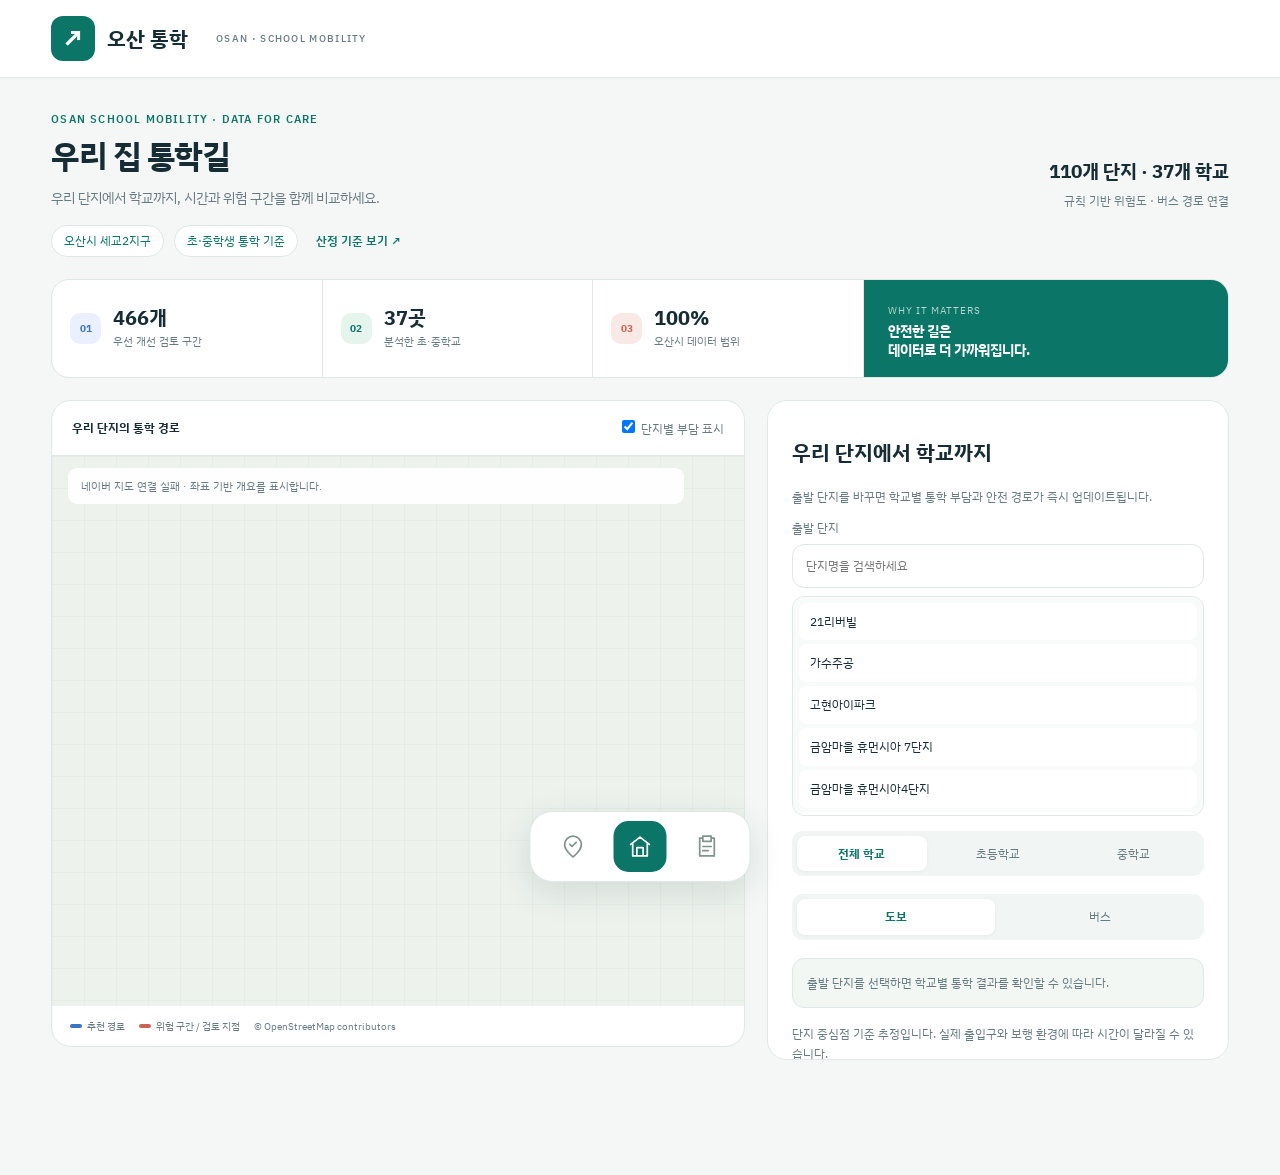
==== commit 3f9a64fa: "Refresh all 110 apartments and bus routes; synchronize public snapshots and protect secrets" ====
--- a/web/index.html
+++ b/web/index.html
@@ -29,7 +29,7 @@
   <button data-page="commute" aria-label="우리 집 통학길" title="우리 집 통학길"><svg viewBox="0 0 24 24" aria-hidden="true"><path d="m3 10 9-7 9 7M5 9v12h14V9M9 21v-8h6v8"/></svg><span class="tooltip">우리 집 통학길</span></button>
   <button id="surveyButton" aria-label="현장 의견조사 · 설문 조사" title="현장 의견조사 · 설문 조사"><svg viewBox="0 0 24 24" aria-hidden="true"><path d="M8 4H5v17h14V4h-3M8 2h8v5H8zM8 12h8M8 16h5"/></svg><span class="tooltip">현장 의견조사</span><span class="pending-dot"></span></button>
 </nav>
-<dialog id="surveyDialog"><div class="dialog-inner"><span class="pill">설문 조사</span><h2>주민 실태조사에 참여해주세요</h2><p>더 나은 환경 개선을 위해 주민 실태조사를 진행 중입니다.<br>아래 버튼을 누르시면 실태조사 구글폼으로 연결됩니다.</p><form method="dialog"><button id="surveyLink" class="primary" type="submit">구글폼 열기 ↗</button></form></div></dialog>
+<dialog id="surveyDialog"><div class="dialog-inner"><form method="dialog"><button class="dialog-close" type="submit" aria-label="설문 안내 닫기" title="닫기">×</button></form><span class="pill">설문 조사</span><h2>주민 실태조사에 참여해주세요</h2><p>더 나은 환경 개선을 위해 주민 실태조사를 진행 중입니다.<br>아래 버튼을 누르시면 실태조사 구글폼으로 연결됩니다.</p><form method="dialog"><button id="surveyLink" class="primary" type="submit">구글폼 열기 ↗</button></form></div></dialog>
 <dialog id="methodDialog"><div class="dialog-inner"><span class="pill">분석 방법</span><h2>통학 부담 지수는 이렇게 계산해요</h2><p>도보 경로의 시간과 위험 구간을 함께 보고, 위험한 최단 경로 대신 제한된 우회 경로를 추천합니다.</p><div class="method-grid"><span><b>01</b> 보행망 구축</span><span><b>02</b> 위험도 산정</span><span><b>03</b> 안전 경로 비교</span><span><b>04</b> 개선 우선순위</span></div><form method="dialog"><button class="primary">확인</button></form></div></dialog>
-<script src="config.js?v=20261016-1"></script><script src="app.js?v=20261016-10"></script>
+<script src="config.js?v=20261016-1"></script><script src="app.js?v=20261023-1"></script>
 </body></html>
--- a/web/app.css
+++ b/web/app.css
@@ -26,3 +26,6 @@
 .map-pin.candidate-pin{width:30px;height:30px}
 .map-pin.bus-pin,.map-pin.school-pin{width:38px;height:38px}
 .map-pin.commute-pin{border-radius:9px;padding:4px 8px;width:auto;height:auto;display:inline-grid;line-height:1}
+.dialog-inner{position:relative}
+.dialog-close{position:absolute;top:-4px;right:-4px;width:32px;height:32px;border:0;border-radius:50%;background:transparent;color:var(--muted);font-size:26px;line-height:1}
+.dialog-close:hover,.dialog-close:focus-visible{background:var(--bg);color:var(--ink)}
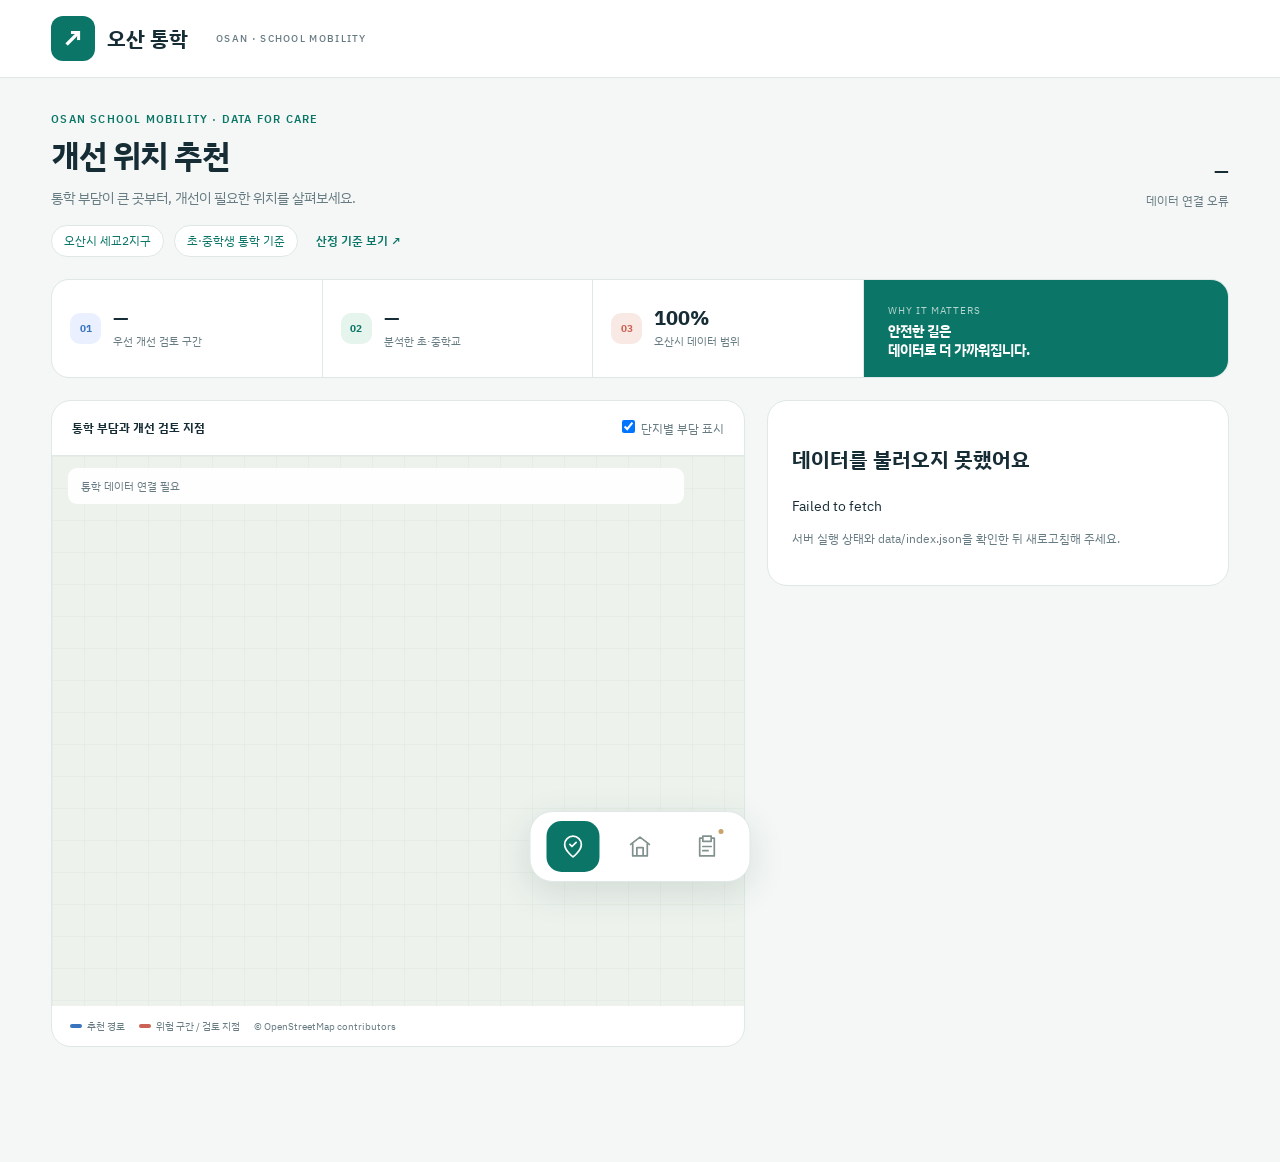
==== commit ae7a2588: "Publish daily verified data and draw official GBIS bus road geometry" ====
--- a/web/index.html
+++ b/web/index.html
@@ -31,5 +31,5 @@
 </nav>
 <dialog id="surveyDialog"><div class="dialog-inner"><form method="dialog"><button class="dialog-close" type="submit" aria-label="설문 안내 닫기" title="닫기">×</button></form><span class="pill">설문 조사</span><h2>주민 실태조사에 참여해주세요</h2><p>더 나은 환경 개선을 위해 주민 실태조사를 진행 중입니다.<br>아래 버튼을 누르시면 실태조사 구글폼으로 연결됩니다.</p><form method="dialog"><button id="surveyLink" class="primary" type="submit">구글폼 열기 ↗</button></form></div></dialog>
 <dialog id="methodDialog"><div class="dialog-inner"><span class="pill">분석 방법</span><h2>통학 부담 지수는 이렇게 계산해요</h2><p>도보 경로의 시간과 위험 구간을 함께 보고, 위험한 최단 경로 대신 제한된 우회 경로를 추천합니다.</p><div class="method-grid"><span><b>01</b> 보행망 구축</span><span><b>02</b> 위험도 산정</span><span><b>03</b> 안전 경로 비교</span><span><b>04</b> 개선 우선순위</span></div><form method="dialog"><button class="primary">확인</button></form></div></dialog>
-<script src="config.js?v=20261016-1"></script><script src="app.js?v=20261023-1"></script>
+<script src="config.js?v=20261016-1"></script><script src="app.js?v=20261023-2"></script>
 </body></html>
